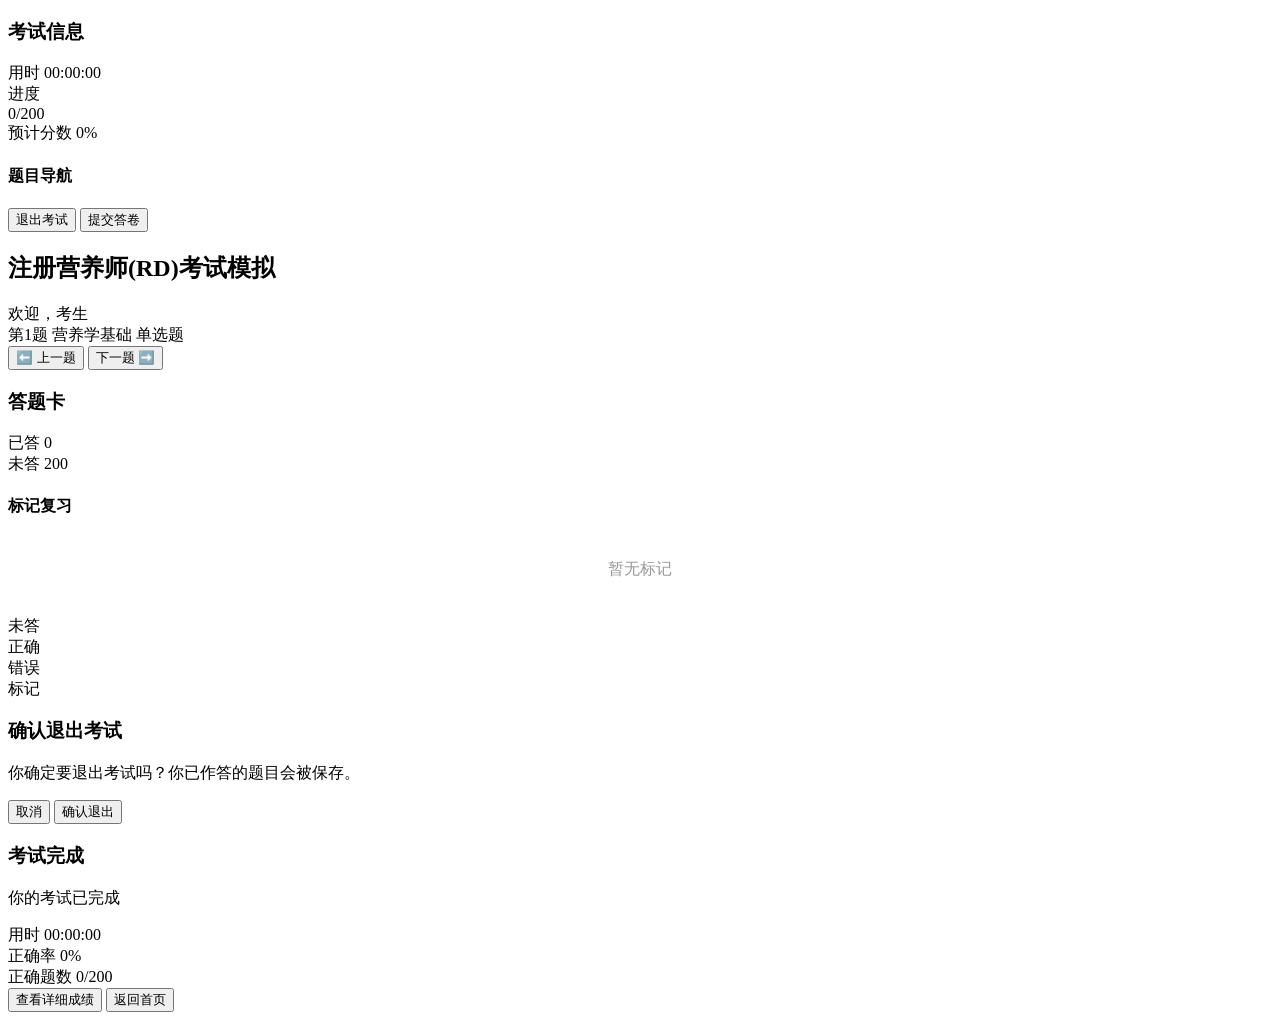
==== frontend/exam.html @ f95b8468 "Add missing exam.html file" ====
<!DOCTYPE html>
<html lang="zh-CN">
<head>
    <meta charset="UTF-8">
    <meta name="viewport" content="width=device-width, initial-scale=1.0">
    <title>RD考试 - 答题页面</title>
    <link rel="stylesheet" href="css/style.css">
</head>
<body>
    <div class="exam-container">
        <!-- 侧边栏 -->
        <aside class="sidebar">
            <div class="exam-info">
                <h3>考试信息</h3>
                <div class="timer">
                    <span class="label">用时</span>
                    <span class="time" id="examTimer">00:00:00</span>
                </div>
                <div class="progress">
                    <span class="label">进度</span>
                    <div class="progress-bar">
                        <div class="progress-fill" id="progressFill"></div>
                    </div>
                    <span class="progress-text" id="progressText">0/200</span>
                </div>
                <div class="score-preview">
                    <span class="label">预计分数</span>
                    <span class="score" id="scorePreview">0%</span>
                </div>
            </div>

            <div class="question-navigator">
                <h4>题目导航</h4>
                <div class="question-grid" id="questionGrid"></div>
            </div>

            <div class="exam-actions">
                <button class="btn btn-secondary" onclick="showExitConfirm()">退出考试</button>
                <button class="btn btn-success" onclick="finishExam()">提交答卷</button>
            </div>
        </aside>

        <!-- 主区域 -->
        <main class="main-area">
            <div class="exam-header">
                <h2>注册营养师(RD)考试模拟</h2>
                <div class="user-info" id="userInfo">欢迎，考生</div>
            </div>

            <div class="question-container">
                <div class="question-header">
                    <span class="question-number" id="questionNumber">第1题</span>
                    <span class="question-category" id="questionCategory">营养学基础</span>
                    <span class="question-type" id="questionType">单选题</span>
                </div>

                <div class="question-content" id="questionContent">
                    <!-- 题目内容将通过JS动态加载 -->
                </div>

                <div class="options-container" id="optionsContainer">
                    <!-- 选项将通过JS动态加载 -->
                </div>

                <div class="question-navigation">
                    <button class="btn btn-secondary" onclick="previousQuestion()" id="prevBtn">⬅️ 上一题</button>
                    <button class="btn btn-secondary" onclick="nextQuestion()" id="nextBtn">下一题 ➡️</button>
                </div>
            </div>
        </main>

        <!-- 答题卡 -->
        <aside class="right-sidebar">
            <div class="answer-card">
                <h3>答题卡</h3>
                <div class="answer-summary">
                    <div class="summary-item">
                        <span class="label">已答</span>
                        <span class="count" id="answeredCount">0</span>
                    </div>
                    <div class="summary-item">
                        <span class="label">未答</span>
                        <span class="count" id="unansweredCount">200</span>
                    </div>
                </div>

                <div class="review-section">
                    <h4>标记复习</h4>
                    <div class="marked-questions" id="markedQuestions">
                        <p style="color: #999; text-align: center; padding: 20px;">暂无标记</p>
                    </div>
                </div>

                <div class="legend">
                    <div class="legend-item">
                        <span class="legend-box" style="background: #e0e0e0;"></span>
                        <span>未答</span>
                    </div>
                    <div class="legend-item">
                        <span class="legend-box" style="background: #4CAF50;"></span>
                        <span>正确</span>
                    </div>
                    <div class="legend-item">
                        <span class="legend-box" style="background: #f44336;"></span>
                        <span>错误</span>
                    </div>
                    <div class="legend-item">
                        <span class="legend-box" style="background: #FF9800;"></span>
                        <span>标记</span>
                    </div>
                </div>
            </div>
        </aside>
    </div>

    <!-- 模态框：确认退出 -->
    <div class="modal" id="exitModal">
        <div class="modal-content">
            <h3>确认退出考试</h3>
            <p>你确定要退出考试吗？你已作答的题目会被保存。</p>
            <div class="modal-buttons">
                <button class="btn btn-secondary" onclick="closeModal('exitModal')">取消</button>
                <button class="btn btn-danger" onclick="exitExam()">确认退出</button>
            </div>
        </div>
    </div>

    <!-- 模态框：完成考试 -->
    <div class="modal" id="completeModal">
        <div class="modal-content">
            <h3>考试完成</h3>
            <p>你的考试已完成</p>
            <div class="exam-results">
                <div class="result-item">
                    <span class="label">用时</span>
                    <span class="value" id="finalDuration">00:00:00</span>
                </div>
                <div class="result-item">
                    <span class="label">正确率</span>
                    <span class="value" id="finalScore">0%</span>
                </div>
                <div class="result-item">
                    <span class="label">正确题数</span>
                    <span class="value" id="finalCorrect">0/200</span>
                </div>
            </div>
            <div class="modal-buttons">
                <button class="btn btn-primary" onclick="viewResults()">查看详细成绩</button>
                <button class="btn btn-secondary" onclick="goHome()">返回首页</button>
            </div>
        </div>
    </div>

    <script src="js/api.js"></script>
    <script src="js/utils.js"></script>
    <script src="js/exam.js"></script>
</body>
</html>
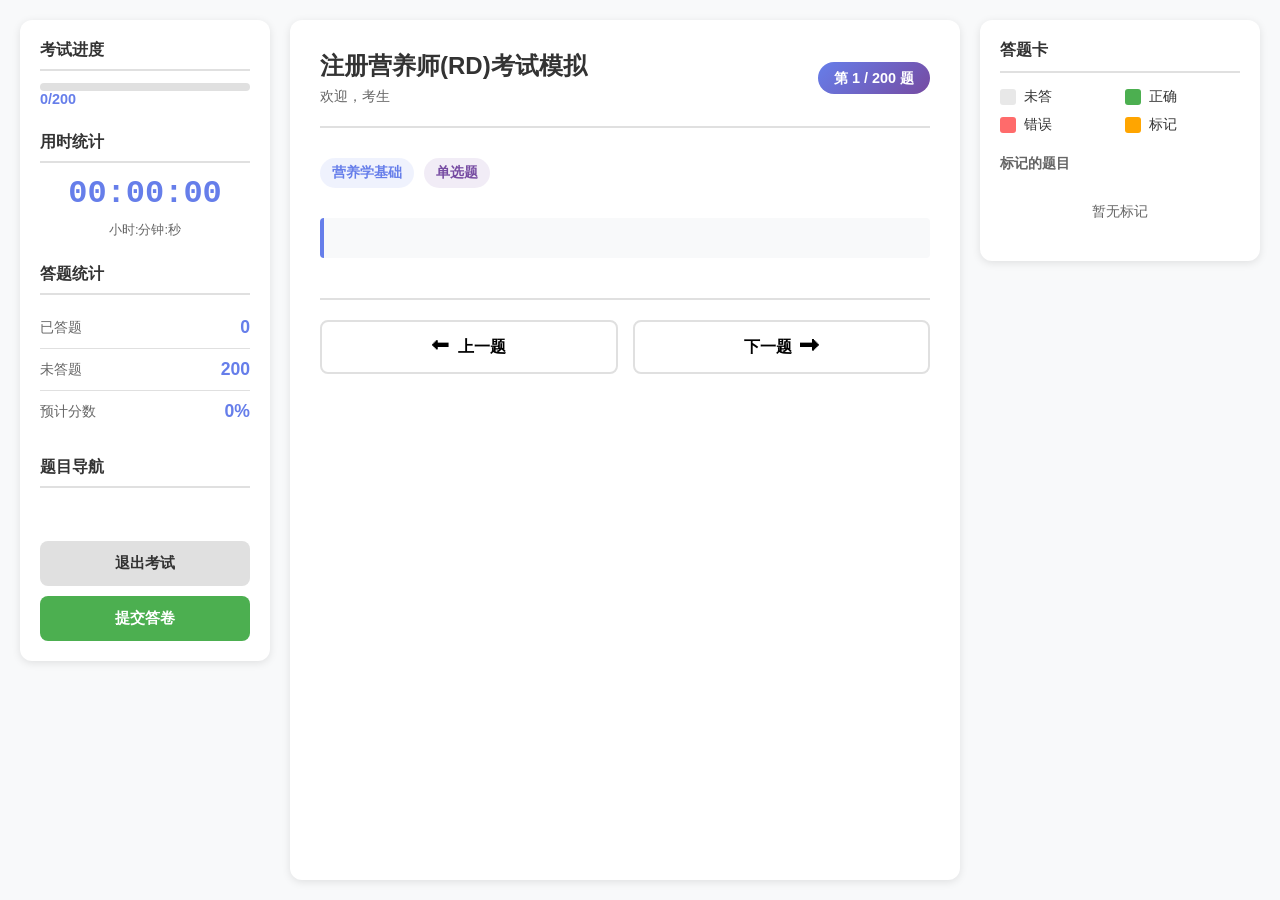
==== commit b5a3a2b0: "Update exam.html with complete layout" ====
--- a/frontend/exam.html
+++ b/frontend/exam.html
@@ -3,97 +3,109 @@
 <head>
     <meta charset="UTF-8">
     <meta name="viewport" content="width=device-width, initial-scale=1.0">
-    <title>RD考试 - 答题页面</title>
+    <title>RD考试 - 答题</title>
     <link rel="stylesheet" href="css/style.css">
 </head>
-<body>
-    <div class="exam-container">
-        <!-- 侧边栏 -->
-        <aside class="sidebar">
-            <div class="exam-info">
-                <h3>考试信息</h3>
-                <div class="timer">
-                    <span class="label">用时</span>
-                    <span class="time" id="examTimer">00:00:00</span>
-                </div>
-                <div class="progress">
-                    <span class="label">进度</span>
+<body class="exam-page">
+    <div class="exam-wrapper">
+        <!-- 左侧栏：进度和导航 -->
+        <aside class="sidebar-left">
+            <div class="exam-progress">
+                <h3>考试进度</h3>
+                <div class="progress-bar-container">
                     <div class="progress-bar">
-                        <div class="progress-fill" id="progressFill"></div>
+                        <div class="progress-bar-fill" id="progressBarFill"></div>
                     </div>
-                    <span class="progress-text" id="progressText">0/200</span>
-                </div>
-                <div class="score-preview">
-                    <span class="label">预计分数</span>
-                    <span class="score" id="scorePreview">0%</span>
+                    <div class="progress-text" id="progressText">0/200</div>
                 </div>
             </div>
 
-            <div class="question-navigator">
-                <h4>题目导航</h4>
-                <div class="question-grid" id="questionGrid"></div>
+            <div class="exam-timer">
+                <h3>用时统计</h3>
+                <div class="timer-display" id="examTimer">00:00:00</div>
+                <p class="timer-label">小时:分钟:秒</p>
             </div>
 
-            <div class="exam-actions">
-                <button class="btn btn-secondary" onclick="showExitConfirm()">退出考试</button>
-                <button class="btn btn-success" onclick="finishExam()">提交答卷</button>
+            <div class="exam-stats">
+                <h3>答题统计</h3>
+                <div class="stat-item">
+                    <span class="stat-label">已答题</span>
+                    <span class="stat-value" id="answeredCount">0</span>
+                </div>
+                <div class="stat-item">
+                    <span class="stat-label">未答题</span>
+                    <span class="stat-value" id="unansweredCount">200</span>
+                </div>
+                <div class="stat-item">
+                    <span class="stat-label">预计分数</span>
+                    <span class="stat-value" id="scorePreview">0%</span>
+                </div>
+            </div>
+
+            <div class="questions-nav">
+                <h3>题目导航</h3>
+                <div class="questions-grid" id="questionsGrid">
+                    <!-- 题号按钮将动态生成 -->
+                </div>
+            </div>
+
+            <div class="sidebar-buttons">
+                <button class="btn-secondary" onclick="showExitConfirm()">退出考试</button>
+                <button class="btn-success" onclick="finishExam()">提交答卷</button>
             </div>
         </aside>
 
-        <!-- 主区域 -->
-        <main class="main-area">
+        <!-- 中间主区域：题目内容 -->
+        <main class="main-content">
             <div class="exam-header">
-                <h2>注册营养师(RD)考试模拟</h2>
-                <div class="user-info" id="userInfo">欢迎，考生</div>
+                <div class="header-left">
+                    <h2>注册营养师(RD)考试模拟</h2>
+                    <span class="user-greeting" id="userGreeting">欢迎，考生</span>
+                </div>
+                <div class="header-right">
+                    <span class="question-counter" id="questionCounter">第 1 / 200 题</span>
+                </div>
             </div>
 
-            <div class="question-container">
-                <div class="question-header">
-                    <span class="question-number" id="questionNumber">第1题</span>
-                    <span class="question-category" id="questionCategory">营养学基础</span>
-                    <span class="question-type" id="questionType">单选题</span>
+            <div class="question-display">
+                <!-- 题目分类和类型 -->
+                <div class="question-meta">
+                    <span class="badge badge-category" id="questionCategory">营养学基础</span>
+                    <span class="badge badge-type" id="questionType">单选题</span>
                 </div>
 
-                <div class="question-content" id="questionContent">
-                    <!-- 题目内容将通过JS动态加载 -->
+                <!-- 题目文本 -->
+                <div class="question-text" id="questionContent">
+                    <!-- 题目将在这里动态加载 -->
                 </div>
 
-                <div class="options-container" id="optionsContainer">
-                    <!-- 选项将通过JS动态加载 -->
+                <!-- 选项列表 -->
+                <div class="options-list" id="optionsContainer">
+                    <!-- 选项将在这里动态加载 -->
                 </div>
 
-                <div class="question-navigation">
-                    <button class="btn btn-secondary" onclick="previousQuestion()" id="prevBtn">⬅️ 上一题</button>
-                    <button class="btn btn-secondary" onclick="nextQuestion()" id="nextBtn">下一题 ➡️</button>
+                <!-- 导航按钮 -->
+                <div class="question-nav">
+                    <button class="btn-nav btn-prev" onclick="previousQuestion()" id="prevBtn">
+                        <span class="nav-icon">⬅</span>
+                        <span>上一题</span>
+                    </button>
+                    <button class="btn-nav btn-next" onclick="nextQuestion()" id="nextBtn">
+                        <span>下一题</span>
+                        <span class="nav-icon">➡</span>
+                    </button>
                 </div>
             </div>
         </main>
 
-        <!-- 答题卡 -->
-        <aside class="right-sidebar">
-            <div class="answer-card">
+        <!-- 右侧栏：答题卡 -->
+        <aside class="sidebar-right">
+            <div class="answer-sheet">
                 <h3>答题卡</h3>
-                <div class="answer-summary">
-                    <div class="summary-item">
-                        <span class="label">已答</span>
-                        <span class="count" id="answeredCount">0</span>
-                    </div>
-                    <div class="summary-item">
-                        <span class="label">未答</span>
-                        <span class="count" id="unansweredCount">200</span>
-                    </div>
-                </div>
-
-                <div class="review-section">
-                    <h4>标记复习</h4>
-                    <div class="marked-questions" id="markedQuestions">
-                        <p style="color: #999; text-align: center; padding: 20px;">暂无标记</p>
-                    </div>
-                </div>
-
-                <div class="legend">
+                
+                <div class="sheet-legend">
                     <div class="legend-item">
-                        <span class="legend-box" style="background: #e0e0e0;"></span>
+                        <span class="legend-box" style="background: #e8e8e8;"></span>
                         <span>未答</span>
                     </div>
                     <div class="legend-item">
@@ -101,12 +113,19 @@
                         <span>正确</span>
                     </div>
                     <div class="legend-item">
-                        <span class="legend-box" style="background: #f44336;"></span>
+                        <span class="legend-box" style="background: #FF6B6B;"></span>
                         <span>错误</span>
                     </div>
                     <div class="legend-item">
-                        <span class="legend-box" style="background: #FF9800;"></span>
+                        <span class="legend-box" style="background: #FFA500;"></span>
                         <span>标记</span>
+                    </div>
+                </div>
+
+                <div class="marked-list">
+                    <h4>标记的题目</h4>
+                    <div class="marked-questions" id="markedQuestions">
+                        <p class="empty-state">暂无标记</p>
                     </div>
                 </div>
             </div>
@@ -115,38 +134,60 @@
 
     <!-- 模态框：确认退出 -->
     <div class="modal" id="exitModal">
+        <div class="modal-overlay" onclick="closeModal('exitModal')"></div>
         <div class="modal-content">
-            <h3>确认退出考试</h3>
-            <p>你确定要退出考试吗？你已作答的题目会被保存。</p>
+            <h3>⚠️ 确认退出</h3>
+            <p>你确定要退出考试吗？已作答的题目会被保存。</p>
             <div class="modal-buttons">
-                <button class="btn btn-secondary" onclick="closeModal('exitModal')">取消</button>
-                <button class="btn btn-danger" onclick="exitExam()">确认退出</button>
+                <button class="btn-secondary" onclick="closeModal('exitModal')">取消</button>
+                <button class="btn-danger" onclick="exitExam()">确认退出</button>
             </div>
         </div>
     </div>
 
-    <!-- 模态框：完成考试 -->
+    <!-- 模态框：提交确认 -->
+    <div class="modal" id="submitModal">
+        <div class="modal-overlay" onclick="closeModal('submitModal')"></div>
+        <div class="modal-content">
+            <h3>✓ 确认提交</h3>
+            <p id="submitWarning">还有 0 道题目未作答，确定要提交吗？</p>
+            <div class="modal-buttons">
+                <button class="btn-secondary" onclick="closeModal('submitModal')">继续做题</button>
+                <button class="btn-success" onclick="confirmSubmit()">确认提交</button>
+            </div>
+        </div>
+    </div>
+
+    <!-- 模态框：考试完成 -->
     <div class="modal" id="completeModal">
-        <div class="modal-content">
-            <h3>考试完成</h3>
-            <p>你的考试已完成</p>
-            <div class="exam-results">
-                <div class="result-item">
-                    <span class="label">用时</span>
-                    <span class="value" id="finalDuration">00:00:00</span>
+        <div class="modal-overlay"></div>
+        <div class="modal-content full-width">
+            <div class="complete-header">
+                <h3>✨ 考试完成！</h3>
+            </div>
+            <div class="complete-body">
+                <div class="score-circle">
+                    <span class="score-number" id="finalScore">0</span>
+                    <span class="score-unit">%</span>
                 </div>
-                <div class="result-item">
-                    <span class="label">正确率</span>
-                    <span class="value" id="finalScore">0%</span>
-                </div>
-                <div class="result-item">
-                    <span class="label">正确题数</span>
-                    <span class="value" id="finalCorrect">0/200</span>
+                <div class="result-details">
+                    <div class="result-item">
+                        <span class="result-label">用时</span>
+                        <span class="result-value" id="finalDuration">00:00:00</span>
+                    </div>
+                    <div class="result-item">
+                        <span class="result-label">正确题数</span>
+                        <span class="result-value" id="finalCorrect">0/200</span>
+                    </div>
+                    <div class="result-item">
+                        <span class="result-label">正确率</span>
+                        <span class="result-value" id="finalAccuracy">0%</span>
+                    </div>
                 </div>
             </div>
             <div class="modal-buttons">
-                <button class="btn btn-primary" onclick="viewResults()">查看详细成绩</button>
-                <button class="btn btn-secondary" onclick="goHome()">返回首页</button>
+                <button class="btn-secondary" onclick="goHome()">返回首页</button>
+                <button class="btn-primary" onclick="viewResults()">查看详细成绩</button>
             </div>
         </div>
     </div>
--- a/frontend/css/style.css
+++ b/frontend/css/style.css
@@ -0,0 +1,933 @@
+/* ========================================
+   全局样式
+   ======================================== */
+
+* {
+    margin: 0;
+    padding: 0;
+    box-sizing: border-box;
+}
+
+:root {
+    --primary-color: #667eea;
+    --primary-dark: #5568d3;
+    --secondary-color: #764ba2;
+    --success-color: #4CAF50;
+    --danger-color: #FF6B6B;
+    --warning-color: #FFA500;
+    --light-bg: #f8f9fa;
+    --border-color: #e0e0e0;
+    --text-primary: #333333;
+    --text-secondary: #666666;
+    --shadow: 0 2px 8px rgba(0, 0, 0, 0.1);
+    --shadow-lg: 0 4px 16px rgba(0, 0, 0, 0.15);
+}
+
+html, body {
+    height: 100%;
+    font-family: 'Segoe UI', 'Microsoft YaHei', sans-serif;
+    background: var(--light-bg);
+    color: var(--text-primary);
+}
+
+/* ========================================
+   登录页面样式
+   ======================================== */
+
+.login-page {
+    background: linear-gradient(135deg, var(--primary-color) 0%, var(--secondary-color) 100%);
+    display: flex;
+    align-items: center;
+    justify-content: center;
+    min-height: 100vh;
+}
+
+.login-container {
+    width: 100%;
+    padding: 20px;
+    display: flex;
+    justify-content: center;
+    align-items: center;
+}
+
+.login-box {
+    background: white;
+    border-radius: 12px;
+    box-shadow: var(--shadow-lg);
+    width: 100%;
+    max-width: 450px;
+    overflow: hidden;
+    animation: slideUp 0.5s ease-out;
+}
+
+@keyframes slideUp {
+    from {
+        opacity: 0;
+        transform: translateY(30px);
+    }
+    to {
+        opacity: 1;
+        transform: translateY(0);
+    }
+}
+
+.logo {
+    background: linear-gradient(135deg, var(--primary-color) 0%, var(--secondary-color) 100%);
+    color: white;
+    padding: 40px 20px;
+    text-align: center;
+}
+
+.logo-icon {
+    font-size: 3em;
+    margin-bottom: 10px;
+}
+
+.logo h1 {
+    font-size: 1.8em;
+    font-weight: 700;
+}
+
+.login-content {
+    padding: 40px 30px;
+}
+
+.login-content h2 {
+    font-size: 1.5em;
+    margin-bottom: 5px;
+    color: var(--text-primary);
+}
+
+.subtitle {
+    color: var(--text-secondary);
+    margin-bottom: 30px;
+    font-size: 0.95em;
+}
+
+.form-group {
+    margin-bottom: 25px;
+}
+
+.form-group label {
+    display: block;
+    margin-bottom: 8px;
+    font-weight: 600;
+    color: var(--text-primary);
+    font-size: 0.95em;
+}
+
+.form-group input {
+    width: 100%;
+    padding: 12px 15px;
+    border: 2px solid var(--border-color);
+    border-radius: 8px;
+    font-size: 1em;
+    transition: all 0.3s ease;
+    background: white;
+}
+
+.form-group input:focus {
+    outline: none;
+    border-color: var(--primary-color);
+    box-shadow: 0 0 0 3px rgba(102, 126, 234, 0.1);
+}
+
+.btn-login {
+    width: 100%;
+    padding: 12px;
+    background: linear-gradient(135deg, var(--primary-color) 0%, var(--secondary-color) 100%);
+    color: white;
+    border: none;
+    border-radius: 8px;
+    font-size: 1em;
+    font-weight: 600;
+    cursor: pointer;
+    transition: all 0.3s ease;
+    margin-bottom: 25px;
+}
+
+.btn-login:hover {
+    transform: translateY(-2px);
+    box-shadow: var(--shadow-lg);
+}
+
+.btn-login:active {
+    transform: translateY(0);
+}
+
+.features {
+    display: grid;
+    grid-template-columns: 1fr 1fr 1fr;
+    gap: 15px;
+}
+
+.feature-item {
+    text-align: center;
+    padding: 12px;
+    background: var(--light-bg);
+    border-radius: 8px;
+    font-size: 0.85em;
+    color: var(--text-secondary);
+}
+
+.feature-icon {
+    display: block;
+    font-size: 1.5em;
+    margin-bottom: 5px;
+}
+
+.login-footer {
+    text-align: center;
+    padding: 15px;
+    background: var(--light-bg);
+    border-top: 1px solid var(--border-color);
+    color: var(--text-secondary);
+    font-size: 0.9em;
+}
+
+/* ========================================
+   考试页面布局
+   ======================================== */
+
+.exam-page {
+    background: var(--light-bg);
+}
+
+.exam-wrapper {
+    display: grid;
+    grid-template-columns: 280px 1fr 300px;
+    gap: 20px;
+    padding: 20px;
+    min-height: 100vh;
+}
+
+/* ========================================
+   左侧边栏
+   ======================================== */
+
+.sidebar-left {
+    background: white;
+    border-radius: 12px;
+    padding: 20px;
+    box-shadow: var(--shadow);
+    overflow-y: auto;
+    height: fit-content;
+    position: sticky;
+    top: 20px;
+}
+
+.exam-progress,
+.exam-timer,
+.exam-stats,
+.questions-nav {
+    margin-bottom: 25px;
+}
+
+.exam-progress h3,
+.exam-timer h3,
+.exam-stats h3,
+.questions-nav h3 {
+    font-size: 1em;
+    font-weight: 600;
+    margin-bottom: 12px;
+    color: var(--text-primary);
+    border-bottom: 2px solid var(--border-color);
+    padding-bottom: 8px;
+}
+
+.progress-bar-container {
+    margin-bottom: 8px;
+}
+
+.progress-bar {
+    width: 100%;
+    height: 8px;
+    background: var(--border-color);
+    border-radius: 4px;
+    overflow: hidden;
+}
+
+.progress-bar-fill {
+    height: 100%;
+    background: linear-gradient(90deg, var(--primary-color), var(--secondary-color));
+    width: 0%;
+    transition: width 0.3s ease;
+}
+
+.progress-text {
+    font-size: 0.9em;
+    font-weight: 600;
+    color: var(--primary-color);
+}
+
+.timer-display {
+    font-size: 2em;
+    font-weight: 700;
+    color: var(--primary-color);
+    text-align: center;
+    font-family: 'Courier New', monospace;
+    margin: 10px 0;
+}
+
+.timer-label {
+    text-align: center;
+    font-size: 0.8em;
+    color: var(--text-secondary);
+}
+
+.stat-item {
+    display: flex;
+    justify-content: space-between;
+    align-items: center;
+    padding: 10px 0;
+    border-bottom: 1px solid var(--border-color);
+}
+
+.stat-item:last-child {
+    border-bottom: none;
+}
+
+.stat-label {
+    color: var(--text-secondary);
+    font-size: 0.9em;
+}
+
+.stat-value {
+    font-weight: 700;
+    color: var(--primary-color);
+    font-size: 1.1em;
+}
+
+.questions-grid {
+    display: grid;
+    grid-template-columns: repeat(5, 1fr);
+    gap: 6px;
+    max-height: 200px;
+    overflow-y: auto;
+    padding: 8px 0;
+}
+
+.question-btn {
+    aspect-ratio: 1;
+    padding: 0;
+    border: 2px solid var(--border-color);
+    border-radius: 6px;
+    background: white;
+    color: var(--text-secondary);
+    cursor: pointer;
+    font-size: 0.85em;
+    font-weight: 600;
+    transition: all 0.2s ease;
+}
+
+.question-btn:hover {
+    border-color: var(--primary-color);
+    background: rgba(102, 126, 234, 0.1);
+}
+
+.question-btn.active {
+    background: var(--primary-color);
+    color: white;
+    border-color: var(--primary-color);
+    box-shadow: 0 0 0 3px rgba(102, 126, 234, 0.2);
+}
+
+.question-btn.answered {
+    background: var(--success-color);
+    color: white;
+    border-color: var(--success-color);
+}
+
+.question-btn.marked {
+    background: var(--warning-color);
+    color: white;
+    border-color: var(--warning-color);
+}
+
+.sidebar-buttons {
+    display: flex;
+    flex-direction: column;
+    gap: 10px;
+    margin-top: 20px;
+}
+
+.btn-secondary,
+.btn-success,
+.btn-danger {
+    padding: 12px;
+    border: none;
+    border-radius: 8px;
+    font-weight: 600;
+    cursor: pointer;
+    transition: all 0.3s ease;
+    font-size: 0.95em;
+}
+
+.btn-secondary {
+    background: var(--border-color);
+    color: var(--text-primary);
+}
+
+.btn-secondary:hover {
+    background: #d0d0d0;
+    transform: translateY(-2px);
+}
+
+.btn-success {
+    background: var(--success-color);
+    color: white;
+}
+
+.btn-success:hover {
+    background: #45a049;
+    transform: translateY(-2px);
+    box-shadow: var(--shadow-lg);
+}
+
+.btn-danger {
+    background: var(--danger-color);
+    color: white;
+}
+
+.btn-danger:hover {
+    background: #ff5252;
+    transform: translateY(-2px);
+    box-shadow: var(--shadow-lg);
+}
+
+/* ========================================
+   主区域
+   ======================================== */
+
+.main-content {
+    background: white;
+    border-radius: 12px;
+    box-shadow: var(--shadow);
+    padding: 30px;
+    overflow-y: auto;
+}
+
+.exam-header {
+    display: flex;
+    justify-content: space-between;
+    align-items: center;
+    margin-bottom: 30px;
+    padding-bottom: 20px;
+    border-bottom: 2px solid var(--border-color);
+}
+
+.header-left h2 {
+    font-size: 1.5em;
+    margin-bottom: 5px;
+}
+
+.user-greeting {
+    color: var(--text-secondary);
+    font-size: 0.9em;
+}
+
+.question-counter {
+    background: linear-gradient(135deg, var(--primary-color) 0%, var(--secondary-color) 100%);
+    color: white;
+    padding: 8px 16px;
+    border-radius: 20px;
+    font-weight: 600;
+    font-size: 0.9em;
+}
+
+.question-display {
+    margin-top: 20px;
+}
+
+.question-meta {
+    display: flex;
+    gap: 10px;
+    margin-bottom: 20px;
+}
+
+.badge {
+    display: inline-block;
+    padding: 6px 12px;
+    border-radius: 20px;
+    font-size: 0.85em;
+    font-weight: 600;
+}
+
+.badge-category {
+    background: rgba(102, 126, 234, 0.1);
+    color: var(--primary-color);
+}
+
+.badge-type {
+    background: rgba(118, 75, 162, 0.1);
+    color: var(--secondary-color);
+}
+
+.question-text {
+    font-size: 1.2em;
+    line-height: 1.8;
+    color: var(--text-primary);
+    margin: 30px 0;
+    font-weight: 500;
+    padding: 20px;
+    background: var(--light-bg);
+    border-left: 4px solid var(--primary-color);
+    border-radius: 4px;
+}
+
+.options-list {
+    margin: 30px 0;
+}
+
+.option {
+    display: flex;
+    align-items: flex-start;
+    padding: 16px;
+    margin: 12px 0;
+    border: 2px solid var(--border-color);
+    border-radius: 8px;
+    cursor: pointer;
+    transition: all 0.3s ease;
+    background: white;
+}
+
+.option:hover {
+    background: rgba(102, 126, 234, 0.05);
+    border-color: var(--primary-color);
+}
+
+.option.selected {
+    background: rgba(102, 126, 234, 0.1);
+    border-color: var(--primary-color);
+}
+
+.option.correct {
+    background: rgba(76, 175, 80, 0.1);
+    border-color: var(--success-color);
+}
+
+.option.wrong {
+    background: rgba(255, 107, 107, 0.1);
+    border-color: var(--danger-color);
+}
+
+.option-checkbox {
+    width: 20px;
+    height: 20px;
+    min-width: 20px;
+    border: 2px solid var(--border-color);
+    border-radius: 4px;
+    margin-right: 16px;
+    display: flex;
+    align-items: center;
+    justify-content: center;
+    transition: all 0.2s ease;
+}
+
+.option.selected .option-checkbox {
+    background: var(--primary-color);
+    border-color: var(--primary-color);
+    color: white;
+}
+
+.option-label {
+    font-weight: 700;
+    color: var(--primary-color);
+    margin-right: 12px;
+    width: 30px;
+}
+
+.option-text {
+    flex: 1;
+    line-height: 1.6;
+    color: var(--text-primary);
+}
+
+.question-nav {
+    display: flex;
+    gap: 15px;
+    margin-top: 40px;
+    padding-top: 20px;
+    border-top: 2px solid var(--border-color);
+}
+
+.btn-nav {
+    flex: 1;
+    padding: 14px;
+    border: 2px solid var(--border-color);
+    background: white;
+    border-radius: 8px;
+    cursor: pointer;
+    font-weight: 600;
+    transition: all 0.3s ease;
+    display: flex;
+    align-items: center;
+    justify-content: center;
+    gap: 8px;
+    font-size: 1em;
+}
+
+.btn-nav:hover {
+    background: var(--light-bg);
+    border-color: var(--primary-color);
+    color: var(--primary-color);
+}
+
+.btn-nav:disabled {
+    opacity: 0.5;
+    cursor: not-allowed;
+}
+
+.nav-icon {
+    font-size: 1.2em;
+}
+
+/* ========================================
+   右侧边栏
+   ======================================== */
+
+.sidebar-right {
+    background: white;
+    border-radius: 12px;
+    padding: 20px;
+    box-shadow: var(--shadow);
+    height: fit-content;
+    position: sticky;
+    top: 20px;
+}
+
+.answer-sheet h3 {
+    font-size: 1em;
+    font-weight: 600;
+    margin-bottom: 15px;
+    color: var(--text-primary);
+    border-bottom: 2px solid var(--border-color);
+    padding-bottom: 10px;
+}
+
+.sheet-legend {
+    display: grid;
+    grid-template-columns: 1fr 1fr;
+    gap: 10px;
+    margin-bottom: 20px;
+}
+
+.legend-item {
+    display: flex;
+    align-items: center;
+    gap: 8px;
+    font-size: 0.85em;
+}
+
+.legend-box {
+    width: 16px;
+    height: 16px;
+    border-radius: 3px;
+}
+
+.marked-list {
+    margin-top: 20px;
+}
+
+.marked-list h4 {
+    font-size: 0.9em;
+    font-weight: 600;
+    margin-bottom: 10px;
+    color: var(--text-secondary);
+}
+
+.marked-questions {
+    max-height: 300px;
+    overflow-y: auto;
+}
+
+.empty-state {
+    text-align: center;
+    color: var(--text-secondary);
+    font-size: 0.85em;
+    padding: 20px 10px;
+}
+
+.marked-item {
+    padding: 8px;
+    margin: 6px 0;
+    background: rgba(255, 165, 0, 0.1);
+    border-left: 3px solid var(--warning-color);
+    border-radius: 4px;
+    font-size: 0.85em;
+    cursor: pointer;
+    transition: all 0.2s ease;
+}
+
+.marked-item:hover {
+    background: rgba(255, 165, 0, 0.2);
+}
+
+/* ========================================
+   模态框样式
+   ======================================== */
+
+.modal {
+    display: none;
+    position: fixed;
+    top: 0;
+    left: 0;
+    width: 100%;
+    height: 100%;
+    z-index: 1000;
+    align-items: center;
+    justify-content: center;
+}
+
+.modal.show {
+    display: flex;
+}
+
+.modal-overlay {
+    position: absolute;
+    top: 0;
+    left: 0;
+    width: 100%;
+    height: 100%;
+    background: rgba(0, 0, 0, 0.6);
+    cursor: pointer;
+}
+
+.modal-content {
+    position: relative;
+    background: white;
+    border-radius: 12px;
+    box-shadow: var(--shadow-lg);
+    width: 90%;
+    max-width: 500px;
+    padding: 30px;
+    animation: modalSlideIn 0.3s ease-out;
+}
+
+.modal-content.full-width {
+    max-width: 600px;
+}
+
+@keyframes modalSlideIn {
+    from {
+        opacity: 0;
+        transform: translateY(-20px);
+    }
+    to {
+        opacity: 1;
+        transform: translateY(0);
+    }
+}
+
+.modal-content h3 {
+    font-size: 1.3em;
+    margin-bottom: 12px;
+    color: var(--text-primary);
+}
+
+.modal-content p {
+    color: var(--text-secondary);
+    margin-bottom: 25px;
+    line-height: 1.6;
+}
+
+.modal-buttons {
+    display: grid;
+    grid-template-columns: 1fr 1fr;
+    gap: 12px;
+    margin-top: 25px;
+}
+
+.btn-primary {
+    padding: 12px;
+    background: linear-gradient(135deg, var(--primary-color) 0%, var(--secondary-color) 100%);
+    color: white;
+    border: none;
+    border-radius: 8px;
+    font-weight: 600;
+    cursor: pointer;
+    transition: all 0.3s ease;
+    font-size: 0.95em;
+}
+
+.btn-primary:hover {
+    transform: translateY(-2px);
+    box-shadow: var(--shadow-lg);
+}
+
+.complete-header {
+    text-align: center;
+    margin-bottom: 25px;
+}
+
+.complete-header h3 {
+    font-size: 1.8em;
+    color: var(--success-color);
+}
+
+.complete-body {
+    display: grid;
+    grid-template-columns: 1fr 1fr;
+    gap: 25px;
+    margin: 30px 0;
+    align-items: center;
+}
+
+.score-circle {
+    display: flex;
+    flex-direction: column;
+    align-items: center;
+    justify-content: center;
+    width: 150px;
+    height: 150px;
+    border-radius: 50%;
+    background: linear-gradient(135deg, var(--primary-color) 0%, var(--secondary-color) 100%);
+    color: white;
+    margin: 0 auto;
+}
+
+.score-number {
+    font-size: 3em;
+    font-weight: 700;
+}
+
+.score-unit {
+    font-size: 1.2em;
+}
+
+.result-details {
+    display: flex;
+    flex-direction: column;
+    gap: 15px;
+}
+
+.result-item {
+    padding: 12px;
+    background: var(--light-bg);
+    border-radius: 8px;
+}
+
+.result-label {
+    display: block;
+    color: var(--text-secondary);
+    font-size: 0.85em;
+    margin-bottom: 4px;
+}
+
+.result-value {
+    display: block;
+    font-size: 1.4em;
+    font-weight: 700;
+    color: var(--primary-color);
+}
+
+/* ========================================
+   响应式设计
+   ======================================== */
+
+@media (max-width: 1400px) {
+    .exam-wrapper {
+        grid-template-columns: 250px 1fr 280px;
+    }
+}
+
+@media (max-width: 1200px) {
+    .exam-wrapper {
+        grid-template-columns: 1fr;
+        gap: 15px;
+    }
+
+    .sidebar-left,
+    .sidebar-right {
+        position: static;
+    }
+}
+
+@media (max-width: 768px) {
+    .login-box {
+        max-width: 100%;
+        margin: 0 20px;
+    }
+
+    .logo {
+        padding: 30px 20px;
+    }
+
+    .logo h1 {
+        font-size: 1.4em;
+    }
+
+    .login-content {
+        padding: 30px 20px;
+    }
+
+    .features {
+        grid-template-columns: 1fr;
+    }
+
+    .exam-wrapper {
+        grid-template-columns: 1fr;
+        padding: 15px;
+    }
+
+    .main-content {
+        padding: 20px;
+    }
+
+    .exam-header {
+        flex-direction: column;
+        gap: 15px;
+        align-items: flex-start;
+    }
+
+    .question-text {
+        font-size: 1.1em;
+    }
+
+    .option {
+        padding: 12px;
+    }
+
+    .question-nav {
+        flex-direction: column;
+    }
+
+    .modal-content {
+        width: 95%;
+        padding: 20px;
+    }
+
+    .complete-body {
+        grid-template-columns: 1fr;
+    }
+
+    .score-circle {
+        width: 120px;
+        height: 120px;
+    }
+
+    .score-number {
+        font-size: 2.2em;
+    }
+}
+
+/* ========================================
+   滚动条样式
+   ======================================== */
+
+::-webkit-scrollbar {
+    width: 8px;
+}
+
+::-webkit-scrollbar-track {
+    background: var(--light-bg);
+}
+
+::-webkit-scrollbar-thumb {
+    background: var(--border-color);
+    border-radius: 4px;
+}
+
+::-webkit-scrollbar-thumb:hover {
+    background: var(--text-secondary);
+}
